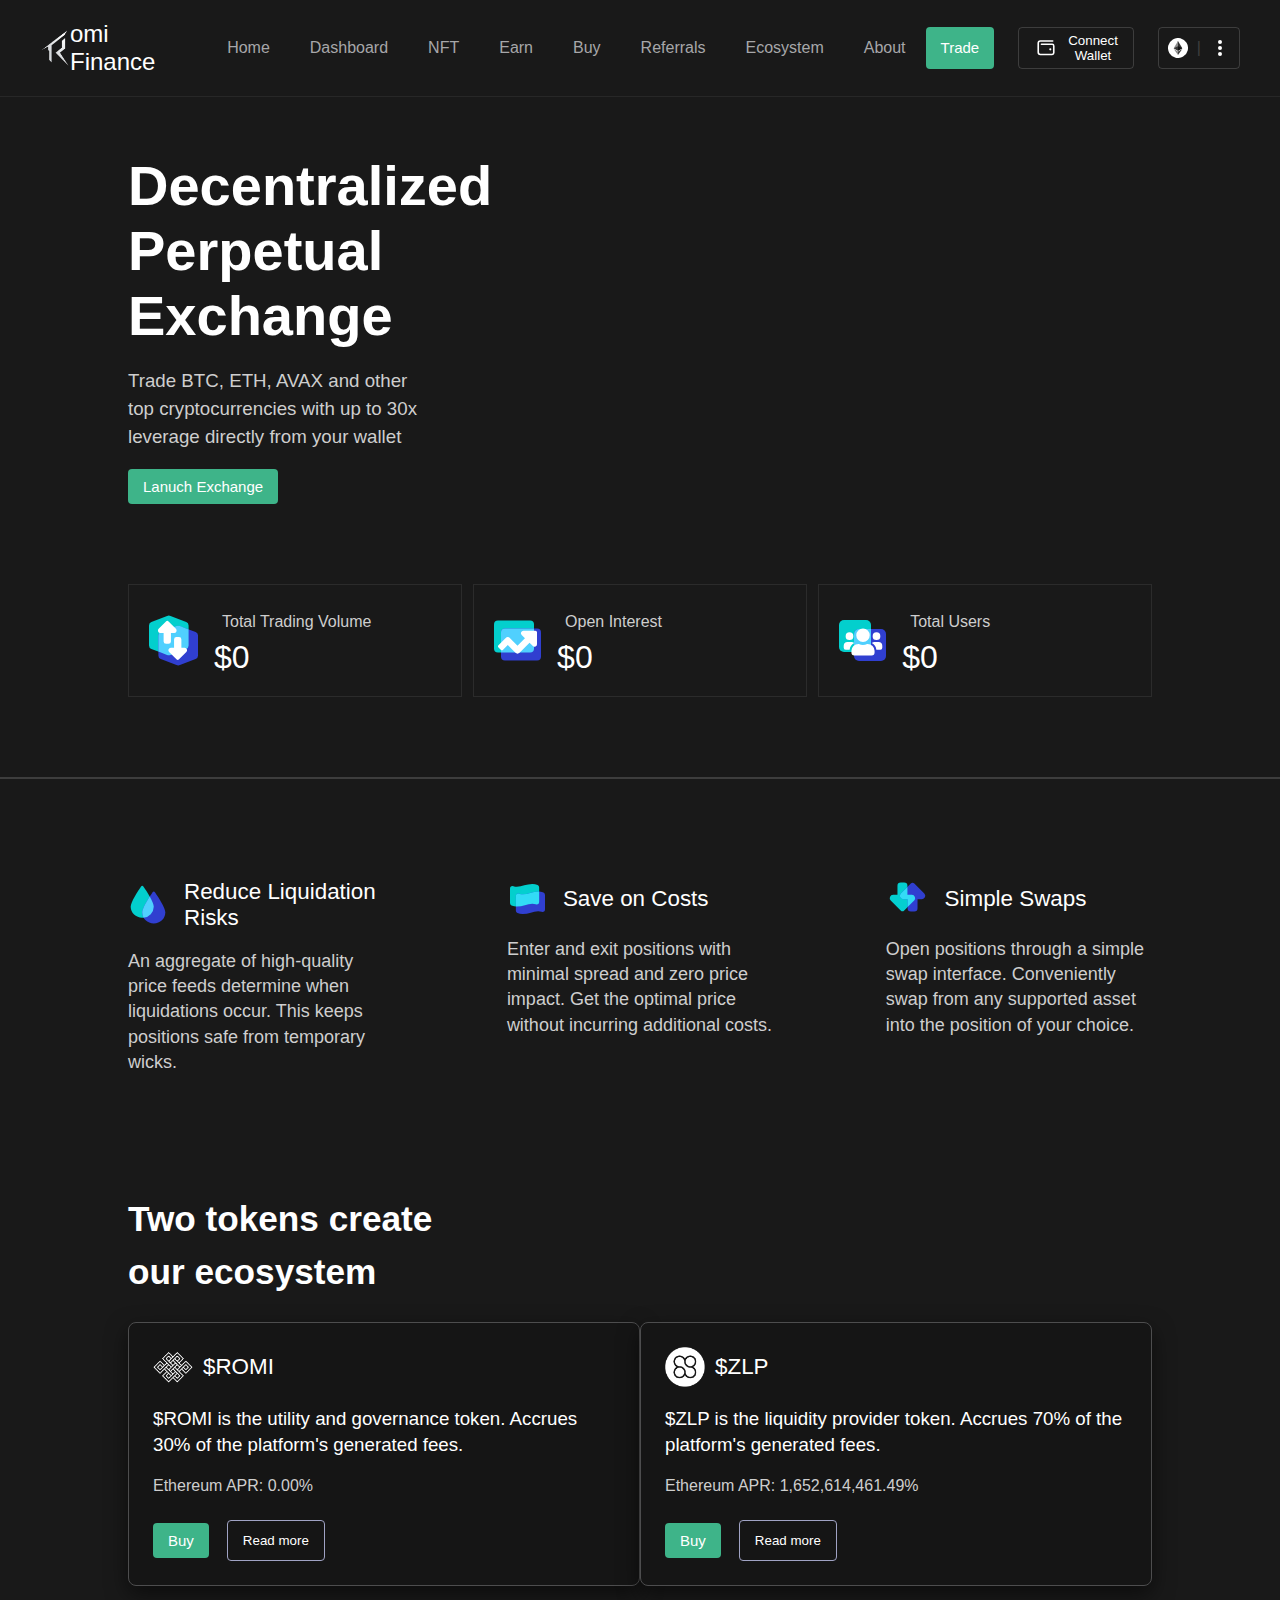
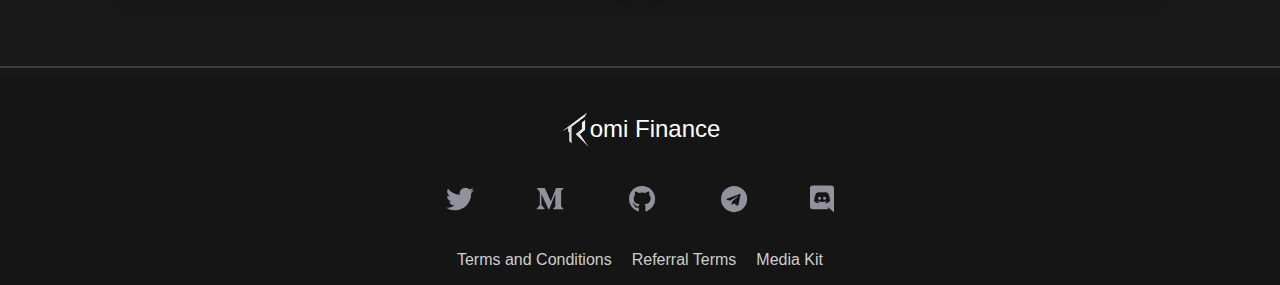
==== index.html @ 587060a8 "live commit" ====
<!DOCTYPE html>
<html lang="en">
<head>
    <meta charset="UTF-8">
    <meta name="viewport" content="width=device-width, initial-scale=1.0">
    <title>ROMI | Decentralized Perpetual Exchange </title>
    <link rel="stylesheet" href="/assets/css/style.css">
    <!-- <link href="https://cdn.jsdelivr.net/npm/bootstrap@5.3.2/dist/css/bootstrap.min.css" rel="stylesheet" integrity="sha384-T3c6CoIi6uLrA9TneNEoa7RxnatzjcDSCmG1MXxSR1GAsXEV/Dwwykc2MPK8M2HN" crossorigin="anonymous"> -->
</head>
<body>

    <header class="navbar">
        <div class="logo">
            <img src="/assets/images/logo.png" alt="romi-finance"/>
            <h2>omi Finance</h2>
        </div>
        <div>
            <ul class="navItems">
                <li><a href="/">Home</a></li>
                <li><a href="/dashboard/">Dashboard</a></li>
                <li>NFT</li>
                <li><a href="/earn">Earn</a></li>
                <li>Buy</li>
                <li>Referrals</li>
                <li>Ecosystem</li>
                <li>About</li>
            </ul>
        </div>
        
        <div class="leftActions">
            <button class="btn-Primary">Trade</button>
            <button class="btn-secondary">
                <img src="./assets/images/ic_wallet_24.a19a6758.svg" alt=""> 
                <span>Connect Wallet</span>
            </button>
            <div class="parallelBtn">
                <button class="btn-secondary"> <img src="/assets/images/ic_eth_24.6b1d8a1d.svg" alt=""></button>
                <span>|</span>
                <button class="btn-secondary"><svg stroke="currentColor" fill="currentColor" stroke-width="0" viewBox="0 0 20 20" color="white" height="20" width="20" xmlns="http://www.w3.org/2000/svg" style="color: white;"><path d="M10 6a2 2 0 110-4 2 2 0 010 4zM10 12a2 2 0 110-4 2 2 0 010 4zM10 18a2 2 0 110-4 2 2 0 010 4z"></path></svg></button>
            </div>
        </div>
    </header>
 
    <div class="container"> 
        <div class="heroSection">
            <h1>Decentralized Perpetual Exchange</h1>
            <h3>Trade BTC, ETH, AVAX and other top cryptocurrencies with up to 30x leverage directly from your wallet</h3>
            <button class="btn-Primary">Lanuch Exchange</button>
        </div>

        <div class="tabs">
            <div class="tabCont">
                <img src="/assets/images/ic_trading.2c53815a.svg" alt="">
                <div class="innerCont">
                    <p>Total Trading Volume</p>
                    <h1>$0</h1>
                </div>
                
            </div>
            <div class="tabCont">
                <img src="/assets/images/ic_stats.f0a18011.svg" alt="">
                <div class="innerCont">
                    <p>Open Interest
                    </p>
                    <h1>$0</h1>
                </div>
                
            </div>
            <div class="tabCont">
                <img src="/assets/images/ic_totaluser.ae09b310.svg" alt="">
                <div class="innerCont">
                    <p>Total Users</p>
                    <h1>$0</h1>
                </div>
                
            </div>
        </div>
        
    </div>
    <hr class="divider">
    <div class="container">
        <div class="infoTabs">
            <div class="maintabs">
                <div class="headTabs">
                    <img src="/assets/images/ic_liquidity.505b3f30.svg" alt="">
                    <h3>Reduce Liquidation Risks</h3>
                </div>
                <p>An aggregate of high-quality price feeds determine when liquidations occur. This keeps positions safe from temporary wicks.</p>
            </div>
            <div class="maintabs">
                <div class="headTabs">
                    <img src="/assets/images/ic_cost.b4a729d3.svg" alt="">
                    <h3>Save on Costs</h3>
                </div>
                <p>Enter and exit positions with minimal spread and zero price impact. Get the optimal price without incurring additional costs.</p>
            </div>
            <div class="maintabs">
                <div class="headTabs">
                    <img src="/assets/images/ic_simpleswaps.2005009f.svg" alt="">
                    <h3>Simple Swaps</h3>
                </div>
                <p>Open positions through a simple swap interface. Conveniently swap from any supported asset into the position of your choice.</p>
            </div>
        </div>

        <div class="ecoSystem">
            <h1>Two tokens create our ecosystem</h1>
            <div class="innerCard">
            <div class="cards">
                <div class="headTabs">
                    <img width="40" src="/assets/images/ico1.png" alt="">
                    <h3>$ROMI</h3>
                </div>
                <div class="disp">
                    <h3>$ROMI is the utility and governance token. Accrues 30% of the platform's generated fees.</h3>
                    <p>Ethereum APR: 0.00%</p>
                    <div class="headTabs">
                        <button class="btn-Primary">Buy</button>
                        <button class="btn-secondary"> Read more</button>
                    </div>
                </div>
            </div>
            <div class="cards">
                <div class="headTabs">
                    <img width="40" src="/assets/images/download.png" alt="">
                    <h3>$ZLP</h3>
                </div>
                <div class="disp">
                    <h3>$ZLP is the liquidity provider token. Accrues 70% of the platform's generated fees.
                    </h3>
                    <p>Ethereum APR: 1,652,614,461.49% </p>
                    <div class="headTabs">
                        <button class="btn-Primary">Buy</button>
                        <button class="btn-secondary"> Read more</button>
                    </div>
                </div>
            </div>
        </div>
        </div>
    </div>
    <hr class="divider">
    <footer>
        <div class="innerContainer">
            <div class="logo">
                <img src="/assets/images/logo.png" alt="romi-finance"/>
                <h2>omi Finance</h2>
            </div>
            <div class="socialLogo"> 
                <img src="/assets/images/ic_twitter.9f35b403.svg" alt="">
                <img src="/assets/images/ic_medium.f6051b2e.svg" alt="">
                <img src="/assets/images/ic_github.dbd4de8a.svg" alt="">   
                <img src="/assets/images/ic_telegram.af1a4a66.svg" alt="">
                <img src="/assets/images/disc.svg" alt="">
            </div>
            <div class="actions">
                <p>Terms and Conditions</p>
                <p>Referral Terms</p>
                <p>Media Kit</p>
            </div>
        </div>
    </footer>
<!-- 
    <script src="https://cdn.jsdelivr.net/npm/@popperjs/core@2.11.8/dist/umd/popper.min.js" integrity="sha384-I7E8VVD/ismYTF4hNIPjVp/Zjvgyol6VFvRkX/vR+Vc4jQkC+hVqc2pM8ODewa9r" crossorigin="anonymous"></script>
    <script src="https://cdn.jsdelivr.net/npm/bootstrap@5.3.2/dist/js/bootstrap.min.js" integrity="sha384-BBtl+eGJRgqQAUMxJ7pMwbEyER4l1g+O15P+16Ep7Q9Q+zqX6gSbd85u4mG4QzX+" crossorigin="anonymous"></script>
     -->
</body>
</html>
---- assets/css/style.css ----
:root{
    --secondary-text:#cecece;
    --boder-btn:hsla(0,0%,100%,0.1607843137254902);
    --border-tabs:  hsla(0,0%,100%,.0784313725490196);
    --tertiary-text:#a7a7a9;
}

body{
    background-color: #191919;
    color: #ffffff;
    font-family:"Relative",sans-serif;
    margin:0;
    padding:0;
}
.navbar{
    position: relative;
    display: flex;
    align-items: center;
    justify-content: space-between;
    border-bottom: 1px solid hsla(0,0%,100%,.062745098);
    padding: 0 40px;
}

.logo{
    display: flex;
    align-items: center;
    cursor: pointer;
}

.logo img{
    width: 30px;
}

.logo h2{
    font-weight: 100;
}
.navbar .navItems{
    display: flex;
    align-items: center;
    color: #a7a7a9;
    transition: 0.2s ease-in-out;
    cursor: pointer;
    font-size: 16px;
}

.navItems li{
    list-style: none;
    margin: 0 20px;
}

.navItems li:hover{
    color: #ffffff;
}

.navItems li a{
    text-decoration: none;
    color: #a7a7a9;
    transition: 0.2s ease-in-out;

}

.navItems li a:hover{
    color: #ffffff;
}

/* .navbar .leftActions button{

} */

button{
    color: #fff;
    padding:5px 15px;
    text-decoration: none;
    box-sizing: border-box;
    position: relative;
    text-align: center;
    cursor: pointer;
    border: none;
    min-height: 2.3em;
    -webkit-appearance: none;
    appearance: none;
    background: #0000;
    display: flex;
    align-items: center;
    border-radius: 4px;
}

.btn-Primary{
    background: #3eb489;
    
    font-size: 15px;
    transition: 0.2s ease-in-out;
}

.btn-Primary:hover{
    background: #1f7857;
}

.leftActions{
    display: flex;
    column-gap: 1.5em;
}

.btn-secondary{
    background: transparent;
    border: 1px solid var(--boder-btn);
    column-gap: 10px;
}

.parallelBtn{
    display: flex;
    align-items: center;
    border: 1px solid var(--boder-btn);
    border-radius: 4px;
}


.parallelBtn button{
    margin: 0;
    padding: 0px 9px !important;
    border: none;
}

.parallelBtn  span{
    color: #3f3f3f;
}

.parallelBtn img{
    width: 20px;
}


.container{
    width: 80%;
    margin: 3.5em auto;
}

.heroSection h1{
    font-size: 3.5em;
    width: 45%;
    margin: 0;
    /* font-weight: 600; */
}

.heroSection h3{
    font-weight: 100;
    color: var(--secondary-text);
    width: 30%;
    line-height: 1.5em;
}

.tabs{
    display: flex;
    /* column-gap: 3em; */
    justify-content: space-between;
    margin-top: 5em;
}

.tabCont{
    display: flex;
    column-gap: 1em;
    border: 1px solid var(--border-tabs);
    padding: 20px;
    width: 28.5%;
}
.tabCont p{
    margin: 8px;
    color: var(--secondary-text);
}

.tabCont h1{
    margin: 0;
    font-weight: 300;
}

.divider{
    border: 1px solid var(--boder-btn);
    margin-top: 5em;
}

.infoTabs{
    display: flex;
    justify-content: space-between;
    margin: 100px 0;
}

.headTabs{
    display: flex;
    align-items: center;
    gap: 1em;
}

.headTabs h3{
    font-weight: 300;
    font-size: 1.4em;
    margin: 0;
}

.maintabs{
    width: 26%;
}
.maintabs p{
    color: var(--secondary-text);
    font-size: 18px;
    line-height: 1.4em;
}

.ecoSystem h1{
    width: 30%;
    font-weight: 600;
    font-size: 2.2em;
    line-height: 1.5em;
}


.ecoSystem .headTabs{
    column-gap: 10px;
}
.ecoSystem .headTabs h3{
    font-size: 1.4em;
   
}

.ecoSystem .disp h3{
    font-weight: 100;
    line-height: 1.4em;
}
.ecoSystem .disp p{
    color: var(--secondary-text);
    margin-bottom: 25px;
}

.ecoSystem .disp .headTabs{
    column-gap: 18px;
}

.ecoSystem .disp .btn-secondary{
    height: 4.5vh;
    border: 1px solid #a0a3c4;
}

.ecoSystem .cards{
    width: 45.2%;
    background: #151515;
    box-shadow: 0 0.5rem 1.3rem rgba(0,0,0,.5215686274509804);
    border: 1px solid #4d4d4e;
    border-radius: 8px;
    padding: 1.5em;
}

.innerCard{
    display: flex;
    align-items: center;
    justify-content: space-between;
}

footer{
    background: #151515;
    padding-top: 20px;
    position: relative;
    bottom: 0;
}

footer .innerContainer{
    display: flex;
    flex-direction: column;
    flex-wrap: wrap;
    justify-content: center;
    align-items: center;
}

.socialLogo{
    display: flex;
    gap: 60px;
    margin: 20px 0;
}

footer .actions{
    display: flex;
    gap: 20px;
    color: var(--secondary-text);
}


.flex{
    display: flex;
    align-items: center;
    gap: 10px;
}
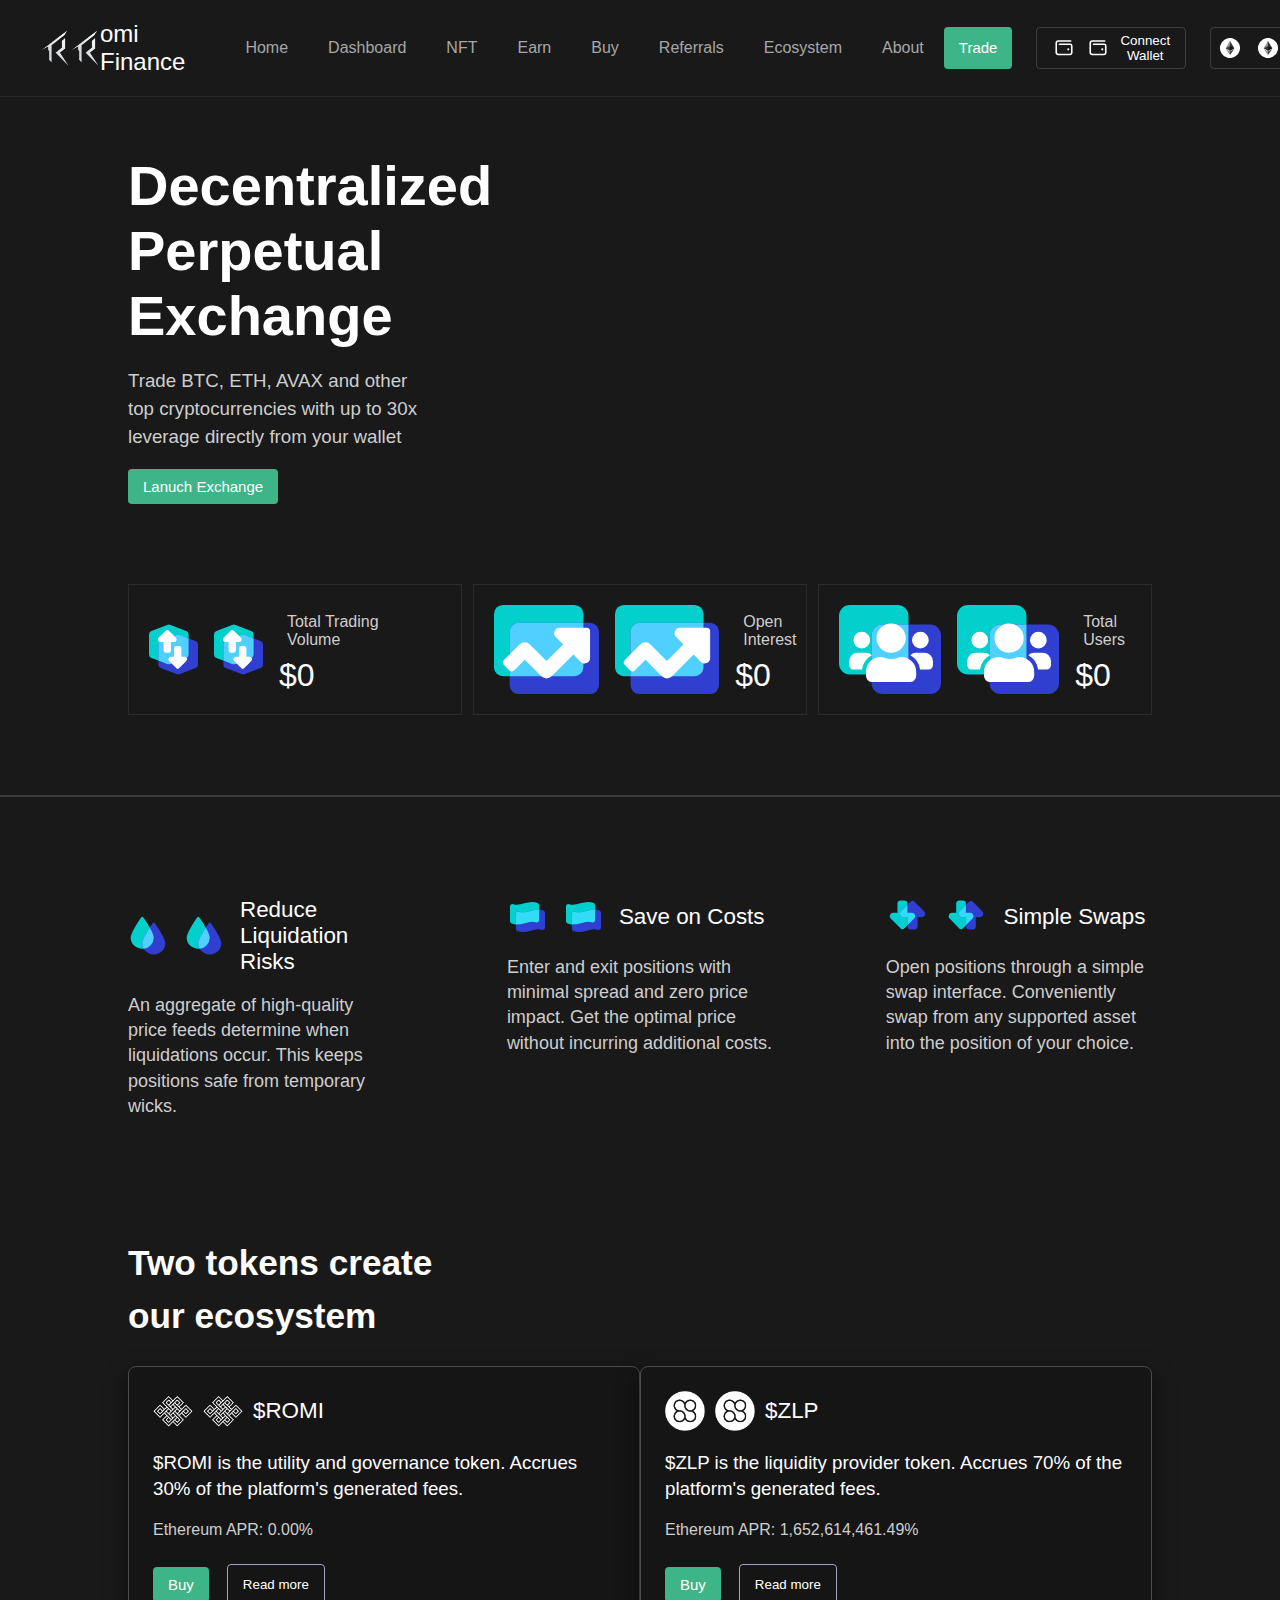
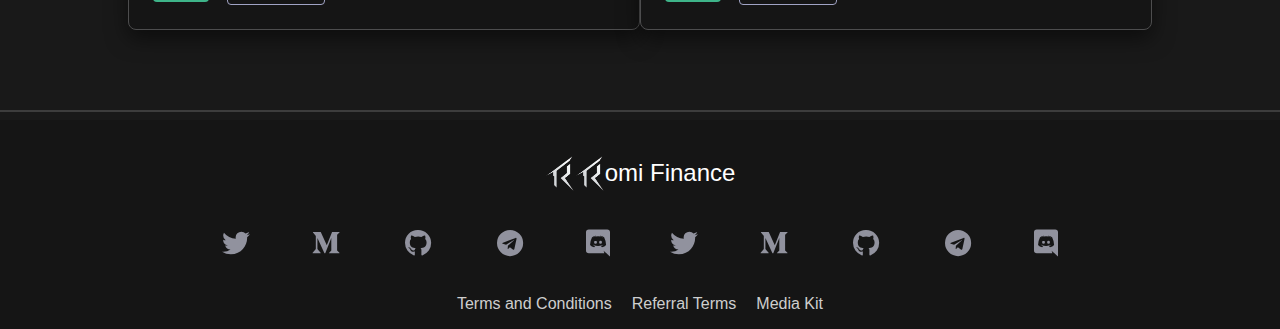
==== commit 82bc0c06: "Merge branch 'main' of https://github.com/vizeerr/Romi-Finance-clone-of-Zomi-Finance" ====
--- a/index.html
+++ b/index.html
@@ -4,22 +4,22 @@
     <meta charset="UTF-8">
     <meta name="viewport" content="width=device-width, initial-scale=1.0">
     <title>ROMI | Decentralized Perpetual Exchange </title>
-    <link rel="stylesheet" href="/assets/css/style.css">
-    <!-- <link href="https://cdn.jsdelivr.net/npm/bootstrap@5.3.2/dist/css/bootstrap.min.css" rel="stylesheet" integrity="sha384-T3c6CoIi6uLrA9TneNEoa7RxnatzjcDSCmG1MXxSR1GAsXEV/Dwwykc2MPK8M2HN" crossorigin="anonymous"> -->
+    <link rel="stylesheet" href="assets/css/style.css">
 </head>
 <body>
 
     <header class="navbar">
         <div class="logo">
-            <img src="/assets/images/logo.png" alt="romi-finance"/>
+            <img src="assets/images/logo.png" alt="romi-finance"/>
+            <img src="assets/images/logo.png" alt="romi-finance"/>
             <h2>omi Finance</h2>
         </div>
         <div>
             <ul class="navItems">
-                <li><a href="/">Home</a></li>
-                <li><a href="/dashboard/">Dashboard</a></li>
+                <li><a href="/Romi-Finance-clone-of-Zomi-Finance/">Home</a></li>
+                <li><a href="/Romi-Finance-clone-of-Zomi-Finance/dashboard/">Dashboard</a></li>
                 <li>NFT</li>
-                <li><a href="/earn">Earn</a></li>
+                <li><a href="/Romi-Finance-clone-of-Zomi-Finance/earn">Earn</a></li>
                 <li>Buy</li>
                 <li>Referrals</li>
                 <li>Ecosystem</li>
@@ -30,11 +30,13 @@
         <div class="leftActions">
             <button class="btn-Primary">Trade</button>
             <button class="btn-secondary">
-                <img src="./assets/images/ic_wallet_24.a19a6758.svg" alt=""> 
+                <img src="assets/images/ic_wallet_24.a19a6758.svg" alt=""> 
+                <img src="assets/images/ic_wallet_24.a19a6758.svg" alt=""> 
                 <span>Connect Wallet</span>
             </button>
             <div class="parallelBtn">
-                <button class="btn-secondary"> <img src="/assets/images/ic_eth_24.6b1d8a1d.svg" alt=""></button>
+                <button class="btn-secondary"> <img src="assets/images/ic_eth_24.6b1d8a1d.svg" alt=""></button>
+                <button class="btn-secondary"> <img src="assets/images/ic_eth_24.6b1d8a1d.svg" alt=""></button>
                 <span>|</span>
                 <button class="btn-secondary"><svg stroke="currentColor" fill="currentColor" stroke-width="0" viewBox="0 0 20 20" color="white" height="20" width="20" xmlns="http://www.w3.org/2000/svg" style="color: white;"><path d="M10 6a2 2 0 110-4 2 2 0 010 4zM10 12a2 2 0 110-4 2 2 0 010 4zM10 18a2 2 0 110-4 2 2 0 010 4z"></path></svg></button>
             </div>
@@ -50,7 +52,8 @@
 
         <div class="tabs">
             <div class="tabCont">
-                <img src="/assets/images/ic_trading.2c53815a.svg" alt="">
+                <img src="assets/images/ic_trading.2c53815a.svg" alt="">
+                <img src="assets/images/ic_trading.2c53815a.svg" alt="">
                 <div class="innerCont">
                     <p>Total Trading Volume</p>
                     <h1>$0</h1>
@@ -58,7 +61,8 @@
                 
             </div>
             <div class="tabCont">
-                <img src="/assets/images/ic_stats.f0a18011.svg" alt="">
+                <img src="assets/images/ic_stats.f0a18011.svg" alt="">
+                <img src="assets/images/ic_stats.f0a18011.svg" alt="">
                 <div class="innerCont">
                     <p>Open Interest
                     </p>
@@ -67,7 +71,8 @@
                 
             </div>
             <div class="tabCont">
-                <img src="/assets/images/ic_totaluser.ae09b310.svg" alt="">
+                <img src="assets/images/ic_totaluser.ae09b310.svg" alt="">
+                <img src="assets/images/ic_totaluser.ae09b310.svg" alt="">
                 <div class="innerCont">
                     <p>Total Users</p>
                     <h1>$0</h1>
@@ -82,21 +87,24 @@
         <div class="infoTabs">
             <div class="maintabs">
                 <div class="headTabs">
-                    <img src="/assets/images/ic_liquidity.505b3f30.svg" alt="">
+                    <img src="assets/images/ic_liquidity.505b3f30.svg" alt="">
+                    <img src="assets/images/ic_liquidity.505b3f30.svg" alt="">
                     <h3>Reduce Liquidation Risks</h3>
                 </div>
                 <p>An aggregate of high-quality price feeds determine when liquidations occur. This keeps positions safe from temporary wicks.</p>
             </div>
             <div class="maintabs">
                 <div class="headTabs">
-                    <img src="/assets/images/ic_cost.b4a729d3.svg" alt="">
+                    <img src="assets/images/ic_cost.b4a729d3.svg" alt="">
+                    <img src="assets/images/ic_cost.b4a729d3.svg" alt="">
                     <h3>Save on Costs</h3>
                 </div>
                 <p>Enter and exit positions with minimal spread and zero price impact. Get the optimal price without incurring additional costs.</p>
             </div>
             <div class="maintabs">
                 <div class="headTabs">
-                    <img src="/assets/images/ic_simpleswaps.2005009f.svg" alt="">
+                    <img src="assets/images/ic_simpleswaps.2005009f.svg" alt="">
+                    <img src="assets/images/ic_simpleswaps.2005009f.svg" alt="">
                     <h3>Simple Swaps</h3>
                 </div>
                 <p>Open positions through a simple swap interface. Conveniently swap from any supported asset into the position of your choice.</p>
@@ -108,7 +116,8 @@
             <div class="innerCard">
             <div class="cards">
                 <div class="headTabs">
-                    <img width="40" src="/assets/images/ico1.png" alt="">
+                    <img width="40" src="assets/images/ico1.png" alt="">
+                    <img width="40" src="assets/images/ico1.png" alt="">
                     <h3>$ROMI</h3>
                 </div>
                 <div class="disp">
@@ -122,7 +131,8 @@
             </div>
             <div class="cards">
                 <div class="headTabs">
-                    <img width="40" src="/assets/images/download.png" alt="">
+                    <img width="40" src="assets/images/download.png" alt="">
+                    <img width="40" src="assets/images/download.png" alt="">
                     <h3>$ZLP</h3>
                 </div>
                 <div class="disp">
@@ -142,15 +152,21 @@
     <footer>
         <div class="innerContainer">
             <div class="logo">
-                <img src="/assets/images/logo.png" alt="romi-finance"/>
+                <img src="assets/images/logo.png" alt="romi-finance"/>
+                <img src="assets/images/logo.png" alt="romi-finance"/>
                 <h2>omi Finance</h2>
             </div>
             <div class="socialLogo"> 
-                <img src="/assets/images/ic_twitter.9f35b403.svg" alt="">
-                <img src="/assets/images/ic_medium.f6051b2e.svg" alt="">
-                <img src="/assets/images/ic_github.dbd4de8a.svg" alt="">   
-                <img src="/assets/images/ic_telegram.af1a4a66.svg" alt="">
-                <img src="/assets/images/disc.svg" alt="">
+                <img src="assets/images/ic_twitter.9f35b403.svg" alt="">
+                <img src="assets/images/ic_medium.f6051b2e.svg" alt="">
+                <img src="assets/images/ic_github.dbd4de8a.svg" alt="">   
+                <img src="assets/images/ic_telegram.af1a4a66.svg" alt="">
+                <img src="assets/images/disc.svg" alt="">
+                <img src="assets/images/ic_twitter.9f35b403.svg" alt="">
+                <img src="assets/images/ic_medium.f6051b2e.svg" alt="">
+                <img src="assets/images/ic_github.dbd4de8a.svg" alt="">   
+                <img src="assets/images/ic_telegram.af1a4a66.svg" alt="">
+                <img src="assets/images/disc.svg" alt="">
             </div>
             <div class="actions">
                 <p>Terms and Conditions</p>
@@ -159,9 +175,6 @@
             </div>
         </div>
     </footer>
-<!-- 
-    <script src="https://cdn.jsdelivr.net/npm/@popperjs/core@2.11.8/dist/umd/popper.min.js" integrity="sha384-I7E8VVD/ismYTF4hNIPjVp/Zjvgyol6VFvRkX/vR+Vc4jQkC+hVqc2pM8ODewa9r" crossorigin="anonymous"></script>
-    <script src="https://cdn.jsdelivr.net/npm/bootstrap@5.3.2/dist/js/bootstrap.min.js" integrity="sha384-BBtl+eGJRgqQAUMxJ7pMwbEyER4l1g+O15P+16Ep7Q9Q+zqX6gSbd85u4mG4QzX+" crossorigin="anonymous"></script>
-     -->
+
 </body>
-</html>+</html>
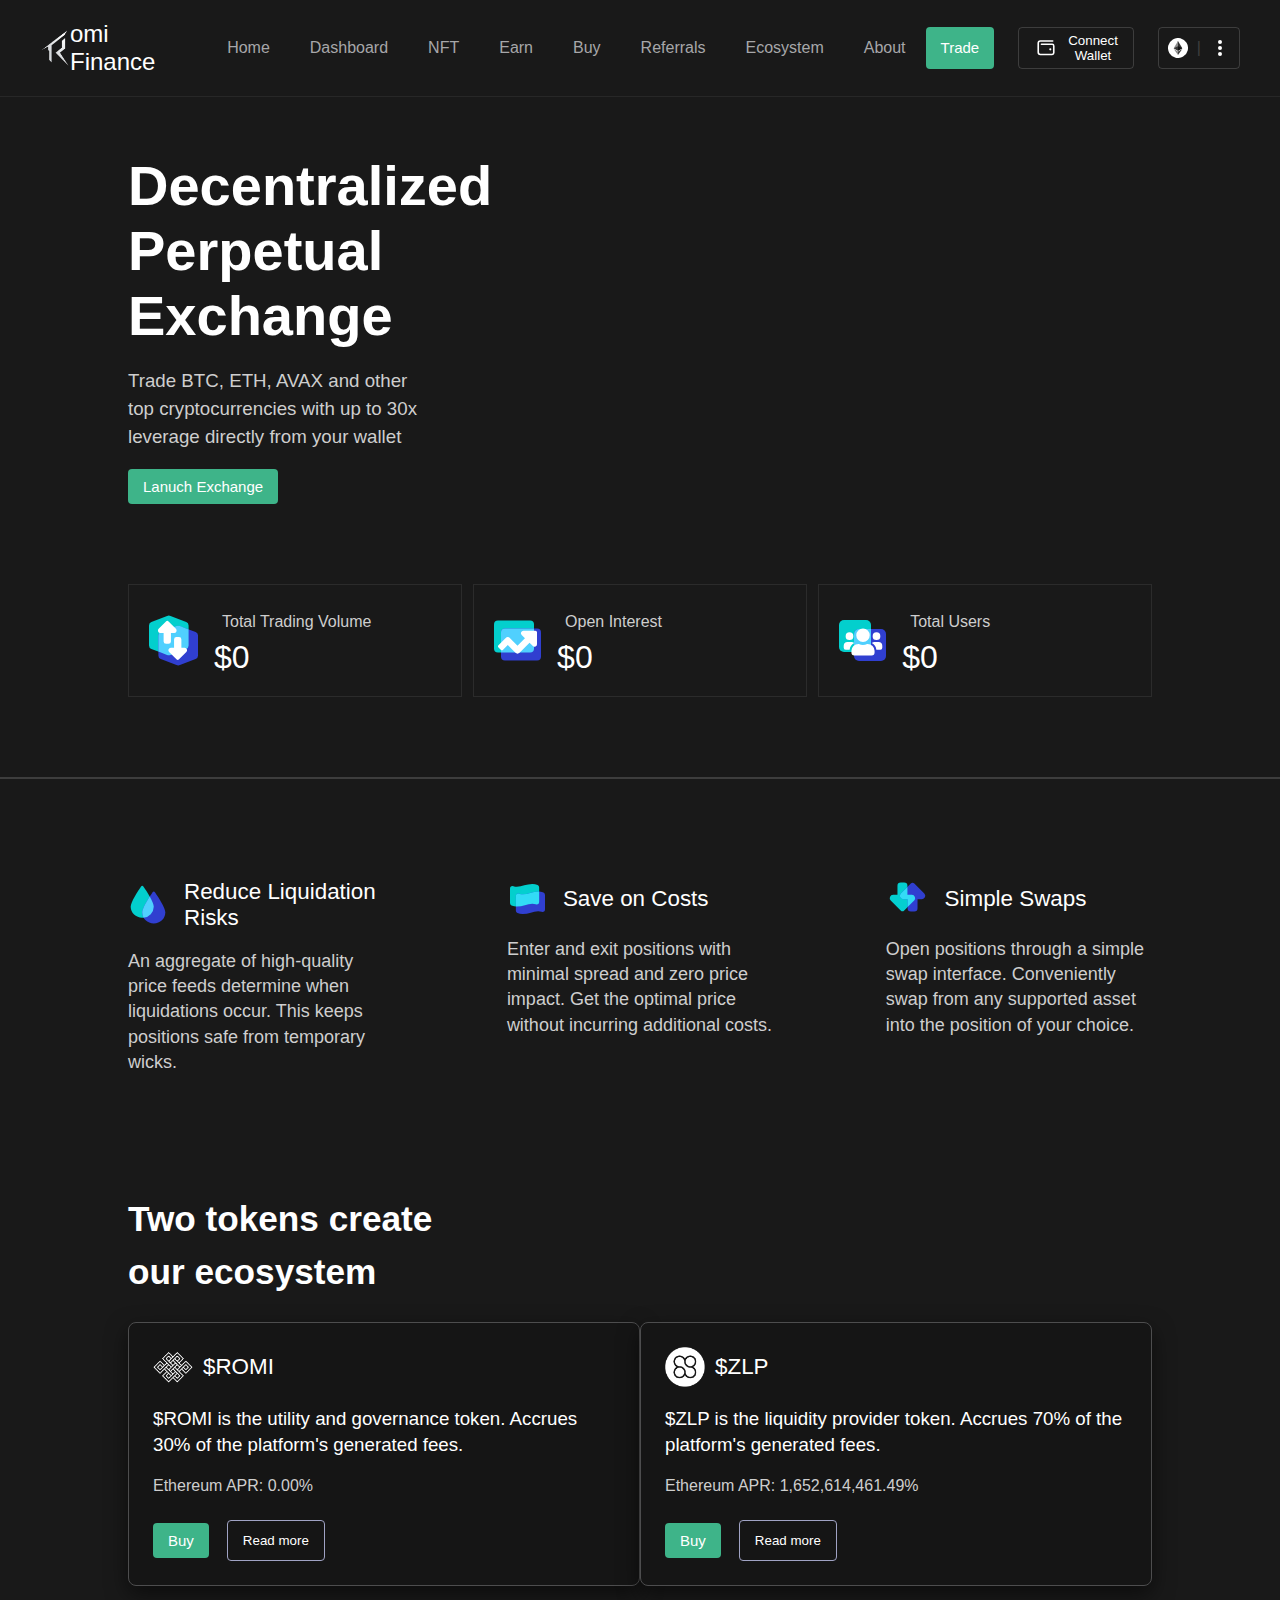
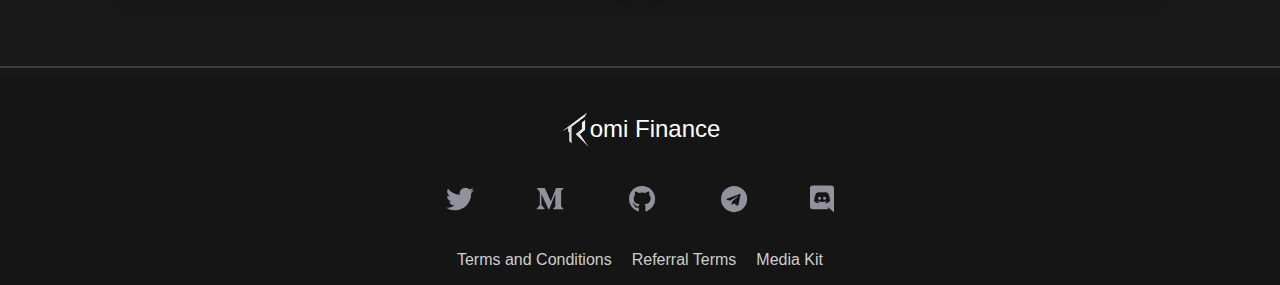
==== commit 18652ad9: "Update index.html" ====
--- a/index.html
+++ b/index.html
@@ -10,7 +10,7 @@
 
     <header class="navbar">
         <div class="logo">
-            <img src="assets/images/logo.png" alt="romi-finance"/>
+           
             <img src="assets/images/logo.png" alt="romi-finance"/>
             <h2>omi Finance</h2>
         </div>
@@ -30,12 +30,12 @@
         <div class="leftActions">
             <button class="btn-Primary">Trade</button>
             <button class="btn-secondary">
-                <img src="assets/images/ic_wallet_24.a19a6758.svg" alt=""> 
+               
                 <img src="assets/images/ic_wallet_24.a19a6758.svg" alt=""> 
                 <span>Connect Wallet</span>
             </button>
             <div class="parallelBtn">
-                <button class="btn-secondary"> <img src="assets/images/ic_eth_24.6b1d8a1d.svg" alt=""></button>
+                
                 <button class="btn-secondary"> <img src="assets/images/ic_eth_24.6b1d8a1d.svg" alt=""></button>
                 <span>|</span>
                 <button class="btn-secondary"><svg stroke="currentColor" fill="currentColor" stroke-width="0" viewBox="0 0 20 20" color="white" height="20" width="20" xmlns="http://www.w3.org/2000/svg" style="color: white;"><path d="M10 6a2 2 0 110-4 2 2 0 010 4zM10 12a2 2 0 110-4 2 2 0 010 4zM10 18a2 2 0 110-4 2 2 0 010 4z"></path></svg></button>
@@ -52,7 +52,7 @@
 
         <div class="tabs">
             <div class="tabCont">
-                <img src="assets/images/ic_trading.2c53815a.svg" alt="">
+                
                 <img src="assets/images/ic_trading.2c53815a.svg" alt="">
                 <div class="innerCont">
                     <p>Total Trading Volume</p>
@@ -61,7 +61,7 @@
                 
             </div>
             <div class="tabCont">
-                <img src="assets/images/ic_stats.f0a18011.svg" alt="">
+               
                 <img src="assets/images/ic_stats.f0a18011.svg" alt="">
                 <div class="innerCont">
                     <p>Open Interest
@@ -71,7 +71,7 @@
                 
             </div>
             <div class="tabCont">
-                <img src="assets/images/ic_totaluser.ae09b310.svg" alt="">
+               
                 <img src="assets/images/ic_totaluser.ae09b310.svg" alt="">
                 <div class="innerCont">
                     <p>Total Users</p>
@@ -87,7 +87,7 @@
         <div class="infoTabs">
             <div class="maintabs">
                 <div class="headTabs">
-                    <img src="assets/images/ic_liquidity.505b3f30.svg" alt="">
+                    
                     <img src="assets/images/ic_liquidity.505b3f30.svg" alt="">
                     <h3>Reduce Liquidation Risks</h3>
                 </div>
@@ -95,7 +95,7 @@
             </div>
             <div class="maintabs">
                 <div class="headTabs">
-                    <img src="assets/images/ic_cost.b4a729d3.svg" alt="">
+                    
                     <img src="assets/images/ic_cost.b4a729d3.svg" alt="">
                     <h3>Save on Costs</h3>
                 </div>
@@ -103,7 +103,7 @@
             </div>
             <div class="maintabs">
                 <div class="headTabs">
-                    <img src="assets/images/ic_simpleswaps.2005009f.svg" alt="">
+                    
                     <img src="assets/images/ic_simpleswaps.2005009f.svg" alt="">
                     <h3>Simple Swaps</h3>
                 </div>
@@ -116,7 +116,7 @@
             <div class="innerCard">
             <div class="cards">
                 <div class="headTabs">
-                    <img width="40" src="assets/images/ico1.png" alt="">
+                    
                     <img width="40" src="assets/images/ico1.png" alt="">
                     <h3>$ROMI</h3>
                 </div>
@@ -131,7 +131,7 @@
             </div>
             <div class="cards">
                 <div class="headTabs">
-                    <img width="40" src="assets/images/download.png" alt="">
+                   
                     <img width="40" src="assets/images/download.png" alt="">
                     <h3>$ZLP</h3>
                 </div>
@@ -152,7 +152,7 @@
     <footer>
         <div class="innerContainer">
             <div class="logo">
-                <img src="assets/images/logo.png" alt="romi-finance"/>
+                
                 <img src="assets/images/logo.png" alt="romi-finance"/>
                 <h2>omi Finance</h2>
             </div>
@@ -162,11 +162,7 @@
                 <img src="assets/images/ic_github.dbd4de8a.svg" alt="">   
                 <img src="assets/images/ic_telegram.af1a4a66.svg" alt="">
                 <img src="assets/images/disc.svg" alt="">
-                <img src="assets/images/ic_twitter.9f35b403.svg" alt="">
-                <img src="assets/images/ic_medium.f6051b2e.svg" alt="">
-                <img src="assets/images/ic_github.dbd4de8a.svg" alt="">   
-                <img src="assets/images/ic_telegram.af1a4a66.svg" alt="">
-                <img src="assets/images/disc.svg" alt="">
+                
             </div>
             <div class="actions">
                 <p>Terms and Conditions</p>
